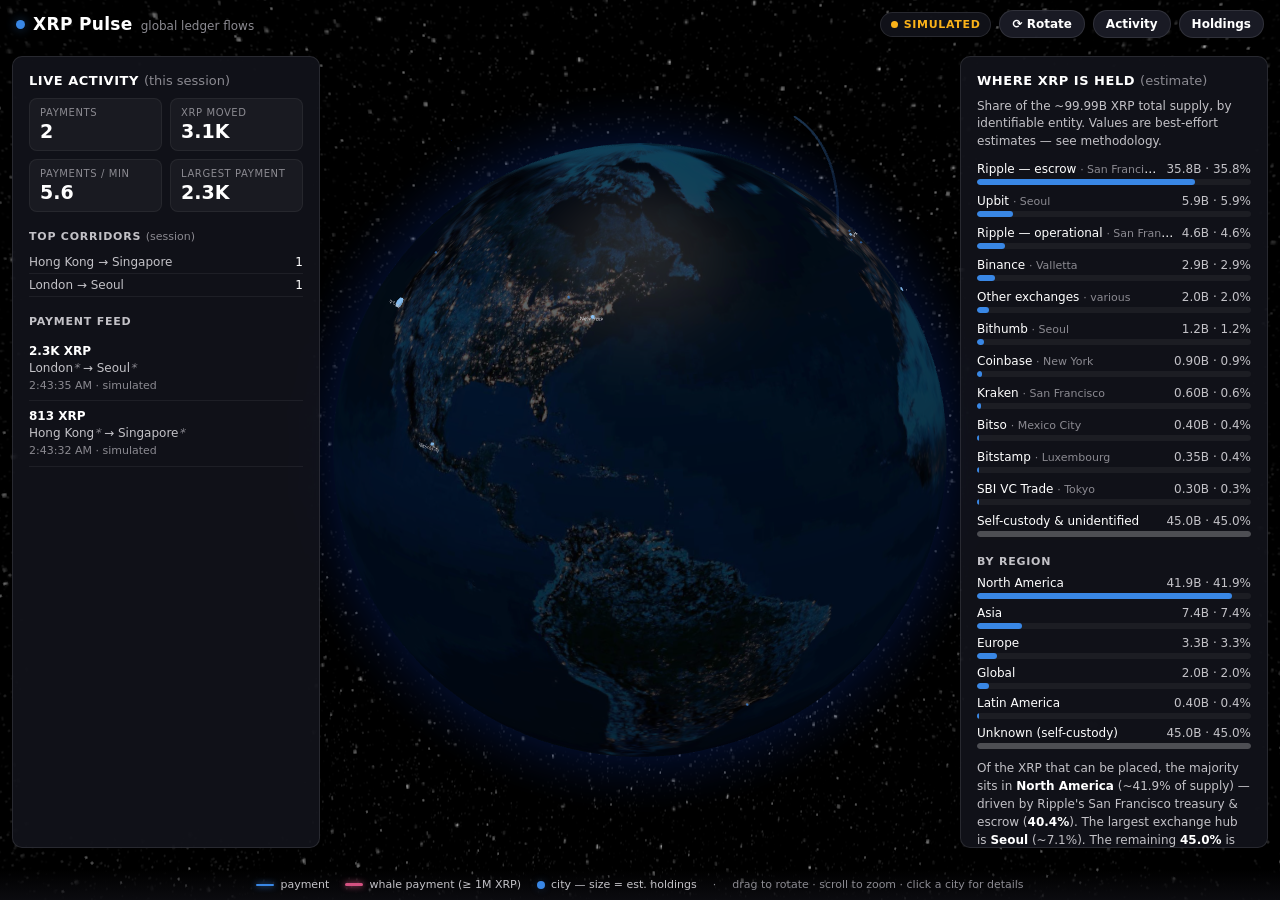
==== index.html @ bbebb8a5 "Add XRP Pulse: interactive globe of live XRP payment flows Dark-themed 3D globe (globe.gl, vendored)" ====
<!DOCTYPE html>
<html lang="en">
<head>
<meta charset="utf-8" />
<meta name="viewport" content="width=device-width, initial-scale=1" />
<title>XRP Pulse — Global Ledger Flows</title>
<meta name="description" content="Interactive dark-themed globe visualizing live XRP payments flowing between cities, plus an estimate of where the supply is held." />
<link rel="stylesheet" href="css/style.css" />
<link rel="icon" href="data:image/svg+xml,<svg xmlns='http://www.w3.org/2000/svg' viewBox='0 0 100 100'><circle cx='50' cy='50' r='42' fill='%230d0d12' stroke='%233987e5' stroke-width='8'/></svg>" />
</head>
<body>

<div id="globe"></div>

<header class="topbar">
  <div class="brand">
    <span class="brand-dot"></span>
    <h1>XRP&nbsp;Pulse</h1>
    <span class="subtitle">global ledger flows</span>
  </div>
  <div class="top-controls">
    <span id="mode-badge" class="badge badge-connecting" title="Data source status">
      <span class="badge-dot"></span><span id="mode-text">CONNECTING…</span>
    </span>
    <button id="toggle-rotate" class="ctl-btn" aria-pressed="true" title="Toggle auto-rotation">⟳ Rotate</button>
    <button id="toggle-left" class="ctl-btn panel-toggle" aria-pressed="true" title="Toggle live activity panel">Activity</button>
    <button id="toggle-right" class="ctl-btn panel-toggle" aria-pressed="true" title="Toggle holdings panel">Holdings</button>
  </div>
</header>

<!-- Left: live activity -->
<aside id="panel-left" class="panel panel-left" aria-label="Live network activity">
  <h2>Live activity <span class="muted">(this session)</span></h2>
  <div class="tiles">
    <div class="tile">
      <span class="tile-label">Payments</span>
      <span class="tile-value" id="stat-count">0</span>
    </div>
    <div class="tile">
      <span class="tile-label">XRP moved</span>
      <span class="tile-value" id="stat-volume">0</span>
    </div>
    <div class="tile">
      <span class="tile-label">Payments / min</span>
      <span class="tile-value" id="stat-rate">–</span>
    </div>
    <div class="tile">
      <span class="tile-label">Largest payment</span>
      <span class="tile-value" id="stat-largest">–</span>
    </div>
  </div>

  <h3>Top corridors <span class="muted">(session)</span></h3>
  <ol id="corridors" class="corridor-list"><li class="muted empty">Waiting for payments…</li></ol>

  <h3>Payment feed</h3>
  <ul id="feed" class="feed"><li class="muted empty">Waiting for payments…</li></ul>
</aside>

<!-- Right: holdings estimate -->
<aside id="panel-right" class="panel panel-right" aria-label="Estimated XRP holdings">
  <h2>Where XRP is held <span class="muted">(estimate)</span></h2>
  <p class="panel-note">Share of the ~99.99B XRP total supply, by identifiable entity. Values are
  best-effort estimates — see methodology.</p>
  <div id="holdings-chart" class="hbar-chart" role="img" aria-label="Bar chart of estimated XRP holdings by entity"></div>

  <h3>By region</h3>
  <div id="region-chart" class="hbar-chart hbar-chart-compact" role="img" aria-label="Bar chart of estimated XRP holdings by region"></div>
  <p id="region-headline" class="headline"></p>

  <details class="methodology">
    <summary>Methodology &amp; caveats</summary>
    <p>XRP transactions carry no geographic data. Locations shown here map <em>known
    exchange and institutional wallets</em> to the entity's home city; payments touching
    unidentified wallets are placed at a plausible city weighted by regional exchange
    activity and are marked <em>estimated</em>.</p>
    <p>Holdings figures combine Ripple's published escrow balance with public rich-list
    and exchange-reserve snapshots. Exchange balances move daily; treat these as
    order-of-magnitude estimates, not audited figures. "Self-custody &amp; unidentified"
    is the remainder of total supply and has no reliable geography.</p>
    <p>Edit <code>js/data.js</code> to update wallets, cities, or holdings figures.</p>
  </details>

  <details class="methodology" id="table-view-wrap">
    <summary>Table view</summary>
    <table class="data-table" id="holdings-table"></table>
  </details>
</aside>

<!-- City detail card -->
<div id="city-card" class="city-card hidden" role="dialog" aria-label="City details">
  <button id="city-card-close" class="card-close" aria-label="Close">×</button>
  <h3 id="cc-name"></h3>
  <p id="cc-entities" class="cc-entities"></p>
  <div class="cc-grid">
    <div><span class="tile-label">Est. holdings</span><span id="cc-holdings" class="cc-val"></span></div>
    <div><span class="tile-label">Supply share</span><span id="cc-share" class="cc-val"></span></div>
    <div><span class="tile-label">Inflow (session)</span><span id="cc-in" class="cc-val"></span></div>
    <div><span class="tile-label">Outflow (session)</span><span id="cc-out" class="cc-val"></span></div>
  </div>
</div>

<!-- Legend -->
<footer class="legend">
  <span class="legend-item"><span class="swatch arc-normal"></span> payment</span>
  <span class="legend-item"><span class="swatch arc-whale"></span> whale payment (≥ 1M XRP)</span>
  <span class="legend-item"><span class="swatch dot"></span> city — size = est. holdings</span>
  <span class="legend-sep">·</span>
  <span class="legend-item muted">drag to rotate · scroll to zoom · click a city for details</span>
</footer>

<script src="vendor/globe.gl.min.js"></script>
<script type="module" src="js/app.js"></script>
</body>
</html>
---- css/style.css ----
/* XRP Pulse — dark theme (only theme; this is a night-globe app)
   Palette follows the validated dark categorical set:
   blue #3987e5 · aqua #199e70 · yellow #c98500 · violet #9085e9 · red #e66767 · magenta #d55181 */

:root {
  --page:           #0d0d12;
  --surface-1:      rgba(20, 21, 30, 0.82);
  --surface-2:      rgba(28, 29, 40, 0.9);
  --text-primary:   #ffffff;
  --text-secondary: #c3c2c7;
  --text-muted:     #8b8a91;
  --hairline:       rgba(255, 255, 255, 0.10);
  --gridline:       rgba(255, 255, 255, 0.06);
  --accent:         #3987e5;   /* flows + magnitude bars (single sequential hue) */
  --accent-soft:    rgba(57, 135, 229, 0.22);
  --whale:          #d55181;   /* highlight class: whale payments */
  --good:           #0ca30c;
  --warning:        #fab219;
  --radius: 10px;
  --font: system-ui, -apple-system, "Segoe UI", sans-serif;
}

* { box-sizing: border-box; }

html, body {
  margin: 0;
  height: 100%;
  background: var(--page);
  color: var(--text-primary);
  font-family: var(--font);
  overflow: hidden;
}

#globe { position: fixed; inset: 0; }
#globe canvas { outline: none; }

/* ---------- top bar ---------- */
.topbar {
  position: fixed;
  top: 0; left: 0; right: 0;
  display: flex;
  align-items: center;
  justify-content: space-between;
  gap: 12px;
  padding: 10px 16px;
  pointer-events: none;
  z-index: 20;
}
.topbar > * { pointer-events: auto; }

.brand { display: flex; align-items: baseline; gap: 8px; }
.brand h1 { font-size: 17px; font-weight: 650; margin: 0; letter-spacing: 0.02em; }
.brand .subtitle { font-size: 12px; color: var(--text-muted); }
.brand-dot {
  width: 9px; height: 9px; border-radius: 50%;
  background: var(--accent);
  box-shadow: 0 0 10px 2px var(--accent-soft);
  align-self: center;
}

.top-controls { display: flex; align-items: center; gap: 8px; }

.badge {
  display: inline-flex; align-items: center; gap: 6px;
  font-size: 11px; font-weight: 650; letter-spacing: 0.06em;
  padding: 5px 10px; border-radius: 999px;
  background: var(--surface-1);
  border: 1px solid var(--hairline);
  backdrop-filter: blur(8px);
}
.badge-dot { width: 7px; height: 7px; border-radius: 50%; background: var(--text-muted); }
.badge-live .badge-dot { background: var(--good); box-shadow: 0 0 8px var(--good); animation: pulse 1.6s ease-in-out infinite; }
.badge-live { color: #7be07b; }
.badge-sim .badge-dot { background: var(--warning); }
.badge-sim { color: var(--warning); }
.badge-connecting .badge-dot { animation: pulse 1s ease-in-out infinite; }
@keyframes pulse { 50% { opacity: 0.35; } }

.ctl-btn {
  font: 600 12px var(--font);
  color: var(--text-secondary);
  background: var(--surface-1);
  border: 1px solid var(--hairline);
  border-radius: 999px;
  padding: 6px 12px;
  cursor: pointer;
  backdrop-filter: blur(8px);
}
.ctl-btn:hover { color: var(--text-primary); border-color: rgba(255,255,255,0.25); }
.ctl-btn[aria-pressed="true"] { color: var(--text-primary); background: var(--surface-2); }

/* ---------- panels ---------- */
.panel {
  position: fixed;
  top: 56px;
  bottom: 52px;
  width: 308px;
  padding: 14px 16px;
  overflow-y: auto;
  background: var(--surface-1);
  border: 1px solid var(--hairline);
  border-radius: var(--radius);
  backdrop-filter: blur(10px);
  z-index: 10;
  scrollbar-width: thin;
  scrollbar-color: rgba(255,255,255,0.18) transparent;
  transition: transform 0.25s ease, opacity 0.25s ease;
}
.panel-left  { left: 12px; }
.panel-right { right: 12px; }
.panel.collapsed { opacity: 0; pointer-events: none; }
.panel-left.collapsed  { transform: translateX(-24px); }
.panel-right.collapsed { transform: translateX(24px); }

.panel h2 { font-size: 13px; font-weight: 650; margin: 2px 0 10px; letter-spacing: 0.04em; text-transform: uppercase; }
.panel h3 { font-size: 11px; font-weight: 650; margin: 18px 0 8px; letter-spacing: 0.07em; text-transform: uppercase; color: var(--text-secondary); }
.panel .muted, .muted { color: var(--text-muted); font-weight: 400; text-transform: none; letter-spacing: 0; }
.panel-note { font-size: 12px; color: var(--text-secondary); margin: 0 0 12px; line-height: 1.45; }

/* stat tiles */
.tiles { display: grid; grid-template-columns: 1fr 1fr; gap: 8px; }
.tile {
  background: rgba(255,255,255,0.04);
  border: 1px solid var(--gridline);
  border-radius: 8px;
  padding: 8px 10px;
  display: flex; flex-direction: column; gap: 2px;
}
.tile-label { font-size: 10px; letter-spacing: 0.06em; text-transform: uppercase; color: var(--text-muted); }
.tile-value { font-size: 19px; font-weight: 650; }

/* corridors */
.corridor-list { list-style: none; margin: 0; padding: 0; font-size: 12px; }
.corridor-list li { display: flex; justify-content: space-between; gap: 8px; padding: 4px 0; border-bottom: 1px solid var(--gridline); }
.corridor-list .route { color: var(--text-secondary); overflow: hidden; text-overflow: ellipsis; white-space: nowrap; }
.corridor-list .n { color: var(--text-primary); font-variant-numeric: tabular-nums; }

/* feed */
.feed { list-style: none; margin: 0; padding: 0; font-size: 12px; }
.feed li {
  padding: 7px 0;
  border-bottom: 1px solid var(--gridline);
  line-height: 1.4;
  animation: feedin 0.3s ease;
}
@keyframes feedin { from { opacity: 0; transform: translateY(-4px); } }
.feed .amt { font-weight: 650; font-variant-numeric: tabular-nums; }
.feed .amt.whale { color: var(--whale); }
.feed .route { color: var(--text-secondary); }
.feed .meta { color: var(--text-muted); font-size: 11px; }
.feed .est { color: var(--text-muted); font-style: italic; }
.feed a { color: var(--text-muted); text-decoration: none; border-bottom: 1px dotted var(--text-muted); }
.feed a:hover { color: var(--text-secondary); }
.empty { padding: 8px 0; font-size: 12px; }

/* ---------- horizontal bar chart (magnitude → one hue) ---------- */
.hbar-chart { display: flex; flex-direction: column; gap: 9px; }
.hbar-chart-compact { gap: 7px; }
.hbar { display: flex; flex-direction: column; gap: 3px; }
.hbar-head { display: flex; justify-content: space-between; align-items: baseline; gap: 8px; font-size: 12px; }
.hbar-name { color: var(--text-primary); overflow: hidden; text-overflow: ellipsis; white-space: nowrap; }
.hbar-name .loc { color: var(--text-muted); font-size: 11px; }
.hbar-val { color: var(--text-secondary); font-variant-numeric: tabular-nums; white-space: nowrap; }
.hbar-track { height: 6px; border-radius: 4px; background: rgba(255,255,255,0.05); overflow: hidden; }
.hbar-fill {
  height: 100%;
  border-radius: 4px;
  background: var(--accent);
  min-width: 2px;
}
.hbar-fill.other { background: rgba(255,255,255,0.22); }
.headline { font-size: 12px; color: var(--text-secondary); line-height: 1.5; margin: 10px 0 0; }
.headline strong { color: var(--text-primary); }

/* methodology + table */
.methodology { margin-top: 16px; font-size: 12px; color: var(--text-secondary); }
.methodology summary { cursor: pointer; color: var(--text-muted); font-size: 11px; letter-spacing: 0.06em; text-transform: uppercase; font-weight: 650; }
.methodology p { line-height: 1.5; }
.methodology code { background: rgba(255,255,255,0.07); padding: 1px 5px; border-radius: 4px; font-size: 11px; }
.data-table { width: 100%; border-collapse: collapse; font-size: 11px; margin-top: 8px; }
.data-table th, .data-table td { text-align: left; padding: 4px 6px 4px 0; border-bottom: 1px solid var(--gridline); }
.data-table td:last-child, .data-table th:last-child { text-align: right; font-variant-numeric: tabular-nums; }
.data-table th { color: var(--text-muted); font-weight: 600; }

/* ---------- city card ---------- */
.city-card {
  position: fixed;
  left: 50%; bottom: 64px;
  transform: translateX(-50%);
  width: min(420px, calc(100vw - 24px));
  background: var(--surface-2);
  border: 1px solid var(--hairline);
  border-radius: var(--radius);
  backdrop-filter: blur(12px);
  padding: 14px 16px;
  z-index: 30;
  box-shadow: 0 8px 32px rgba(0,0,0,0.5);
}
.city-card.hidden { display: none; }
.city-card h3 { margin: 0 24px 2px 0; font-size: 15px; }
.cc-entities { margin: 0 0 10px; font-size: 12px; color: var(--text-secondary); }
.cc-grid { display: grid; grid-template-columns: 1fr 1fr; gap: 8px 16px; }
.cc-grid > div { display: flex; flex-direction: column; gap: 1px; }
.cc-val { font-size: 15px; font-weight: 650; font-variant-numeric: tabular-nums; }
.card-close {
  position: absolute; top: 8px; right: 10px;
  background: none; border: none; color: var(--text-muted);
  font-size: 18px; cursor: pointer; line-height: 1;
}
.card-close:hover { color: var(--text-primary); }

/* ---------- legend ---------- */
.legend {
  position: fixed;
  bottom: 0; left: 0; right: 0;
  display: flex; flex-wrap: wrap; align-items: center; justify-content: center;
  gap: 6px 16px;
  padding: 9px 12px;
  font-size: 11px;
  color: var(--text-secondary);
  z-index: 15;
  pointer-events: none;
  background: linear-gradient(transparent, rgba(13, 13, 18, 0.85));
}
.legend-item { display: inline-flex; align-items: center; gap: 6px; }
.legend-sep { color: var(--text-muted); }
.swatch { display: inline-block; }
.swatch.arc-normal { width: 18px; height: 2px; border-radius: 2px; background: var(--accent); box-shadow: 0 0 6px var(--accent); }
.swatch.arc-whale  { width: 18px; height: 3px; border-radius: 2px; background: var(--whale); box-shadow: 0 0 6px var(--whale); }
.swatch.dot { width: 8px; height: 8px; border-radius: 50%; background: var(--accent); box-shadow: 0 0 8px var(--accent-soft); }

/* globe tooltip (globe.gl injects .scene-tooltip) */
.scene-tooltip {
  font: 12px var(--font) !important;
  color: var(--text-primary) !important;
}
.gtip {
  background: var(--surface-2);
  border: 1px solid var(--hairline);
  border-radius: 8px;
  padding: 8px 10px;
  max-width: 240px;
  line-height: 1.45;
}
.gtip b { font-size: 13px; }
.gtip .muted { font-size: 11px; }

/* ---------- responsive ---------- */
@media (max-width: 980px) {
  .panel { width: min(304px, 86vw); }
  .panel-right { top: auto; height: 46vh; }
}
@media (max-width: 640px) {
  .brand .subtitle { display: none; }
  .legend { font-size: 10px; gap: 4px 10px; }
  .panel-left { height: 44vh; top: auto; bottom: 52px; }
  .panel-right { bottom: 52px; }
}
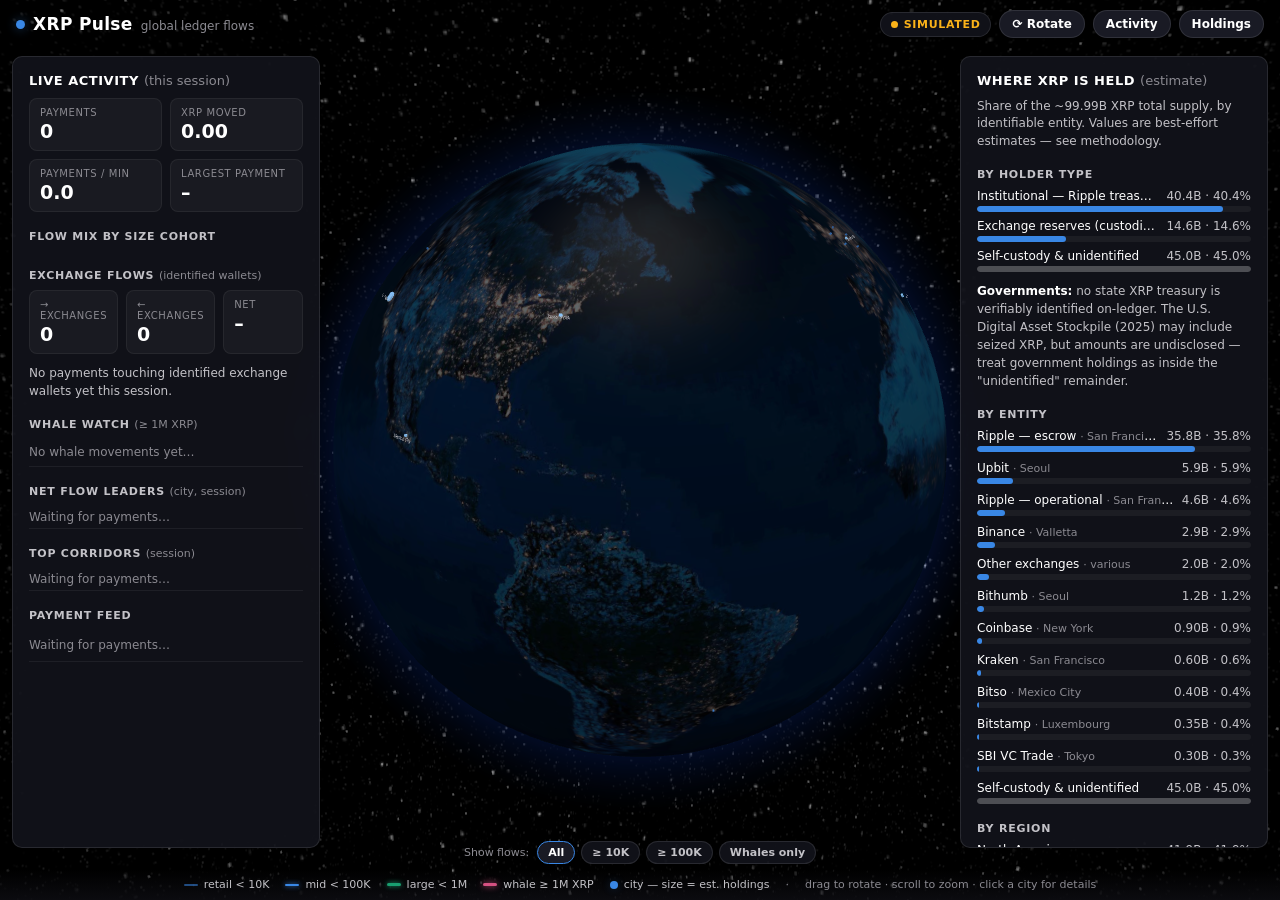
==== commit 0221a365: "Add flow analytics for whales, retail, and institutional movement - Classify every payment into size" ====
--- a/index.html
+++ b/index.html
@@ -50,6 +50,32 @@
     </div>
   </div>
 
+  <h3>Flow mix by size cohort</h3>
+  <div id="tier-chart" class="hbar-chart hbar-chart-compact"></div>
+
+  <h3>Exchange flows <span class="muted">(identified wallets)</span></h3>
+  <div class="tiles tiles-3">
+    <div class="tile">
+      <span class="tile-label">→ Exchanges</span>
+      <span class="tile-value tile-value-sm" id="ex-in">0</span>
+    </div>
+    <div class="tile">
+      <span class="tile-label">← Exchanges</span>
+      <span class="tile-value tile-value-sm" id="ex-out">0</span>
+    </div>
+    <div class="tile">
+      <span class="tile-label">Net</span>
+      <span class="tile-value tile-value-sm" id="ex-net">–</span>
+    </div>
+  </div>
+  <p id="ex-read" class="headline headline-tight"></p>
+
+  <h3>Whale watch <span class="muted">(≥ 1M XRP)</span></h3>
+  <ul id="whale-log" class="feed feed-compact"><li class="muted empty">No whale movements yet…</li></ul>
+
+  <h3>Net flow leaders <span class="muted">(city, session)</span></h3>
+  <ol id="netflow" class="corridor-list"><li class="muted empty">Waiting for payments…</li></ol>
+
   <h3>Top corridors <span class="muted">(session)</span></h3>
   <ol id="corridors" class="corridor-list"><li class="muted empty">Waiting for payments…</li></ol>
 
@@ -62,6 +88,15 @@
   <h2>Where XRP is held <span class="muted">(estimate)</span></h2>
   <p class="panel-note">Share of the ~99.99B XRP total supply, by identifiable entity. Values are
   best-effort estimates — see methodology.</p>
+
+  <h3>By holder type</h3>
+  <div id="type-chart" class="hbar-chart hbar-chart-compact" role="img" aria-label="Bar chart of estimated XRP holdings by holder type"></div>
+  <p class="headline headline-tight"><strong>Governments:</strong> no state XRP treasury is
+  verifiably identified on-ledger. The U.S. Digital Asset Stockpile (2025) may include
+  seized XRP, but amounts are undisclosed — treat government holdings as inside the
+  "unidentified" remainder.</p>
+
+  <h3>By entity</h3>
   <div id="holdings-chart" class="hbar-chart" role="img" aria-label="Bar chart of estimated XRP holdings by entity"></div>
 
   <h3>By region</h3>
@@ -100,10 +135,21 @@
   </div>
 </div>
 
+<!-- Arc size filter -->
+<div class="arc-filter" role="group" aria-label="Filter arcs by payment size">
+  <span class="arc-filter-label">Show flows:</span>
+  <button class="ctl-btn filter-btn" data-min="0" aria-pressed="true">All</button>
+  <button class="ctl-btn filter-btn" data-min="10000" aria-pressed="false">≥ 10K</button>
+  <button class="ctl-btn filter-btn" data-min="100000" aria-pressed="false">≥ 100K</button>
+  <button class="ctl-btn filter-btn" data-min="1000000" aria-pressed="false">Whales only</button>
+</div>
+
 <!-- Legend -->
 <footer class="legend">
-  <span class="legend-item"><span class="swatch arc-normal"></span> payment</span>
-  <span class="legend-item"><span class="swatch arc-whale"></span> whale payment (≥ 1M XRP)</span>
+  <span class="legend-item"><span class="swatch arc-retail"></span> retail &lt; 10K</span>
+  <span class="legend-item"><span class="swatch arc-mid"></span> mid &lt; 100K</span>
+  <span class="legend-item"><span class="swatch arc-large"></span> large &lt; 1M</span>
+  <span class="legend-item"><span class="swatch arc-whale"></span> whale ≥ 1M XRP</span>
   <span class="legend-item"><span class="swatch dot"></span> city — size = est. holdings</span>
   <span class="legend-sep">·</span>
   <span class="legend-item muted">drag to rotate · scroll to zoom · click a city for details</span>
--- a/css/style.css
+++ b/css/style.css
@@ -119,6 +119,10 @@
 
 /* stat tiles */
 .tiles { display: grid; grid-template-columns: 1fr 1fr; gap: 8px; }
+.tiles-3 { grid-template-columns: 1fr 1fr 1fr; }
+.tile-value-sm { font-size: 15px; }
+.tile-value .dir-in  { color: var(--good); }
+.tile-value .dir-out { color: var(--whale); }
 .tile {
   background: rgba(255,255,255,0.04);
   border: 1px solid var(--gridline);
@@ -152,6 +156,27 @@
 .feed a { color: var(--text-muted); text-decoration: none; border-bottom: 1px dotted var(--text-muted); }
 .feed a:hover { color: var(--text-secondary); }
 .empty { padding: 8px 0; font-size: 12px; }
+.feed-compact li { padding: 5px 0; }
+.feed .tag {
+  display: inline-block;
+  font-size: 9px; font-weight: 700; letter-spacing: 0.06em; text-transform: uppercase;
+  padding: 1px 6px; border-radius: 999px; margin-left: 6px;
+  background: rgba(255,255,255,0.08); color: var(--text-secondary);
+  vertical-align: 1px;
+}
+.headline-tight { margin-top: 6px; font-size: 11px; color: var(--text-muted); }
+
+/* arc size filter */
+.arc-filter {
+  position: fixed;
+  bottom: 36px; left: 50%;
+  transform: translateX(-50%);
+  display: flex; align-items: center; gap: 6px;
+  z-index: 16;
+}
+.arc-filter-label { font-size: 11px; color: var(--text-muted); margin-right: 2px; }
+.filter-btn { padding: 4px 10px; font-size: 11px; }
+.filter-btn[aria-pressed="true"] { border-color: var(--accent); color: var(--text-primary); }
 
 /* ---------- horizontal bar chart (magnitude → one hue) ---------- */
 .hbar-chart { display: flex; flex-direction: column; gap: 9px; }
@@ -225,8 +250,10 @@
 .legend-item { display: inline-flex; align-items: center; gap: 6px; }
 .legend-sep { color: var(--text-muted); }
 .swatch { display: inline-block; }
-.swatch.arc-normal { width: 18px; height: 2px; border-radius: 2px; background: var(--accent); box-shadow: 0 0 6px var(--accent); }
-.swatch.arc-whale  { width: 18px; height: 3px; border-radius: 2px; background: var(--whale); box-shadow: 0 0 6px var(--whale); }
+.swatch.arc-retail { width: 14px; height: 2px; border-radius: 2px; background: rgba(57,135,229,0.55); }
+.swatch.arc-mid    { width: 14px; height: 2px; border-radius: 2px; background: #3987e5; box-shadow: 0 0 5px #3987e5; }
+.swatch.arc-large  { width: 14px; height: 3px; border-radius: 2px; background: #199e70; box-shadow: 0 0 5px #199e70; }
+.swatch.arc-whale  { width: 14px; height: 3px; border-radius: 2px; background: var(--whale); box-shadow: 0 0 6px var(--whale); }
 .swatch.dot { width: 8px; height: 8px; border-radius: 50%; background: var(--accent); box-shadow: 0 0 8px var(--accent-soft); }
 
 /* globe tooltip (globe.gl injects .scene-tooltip) */
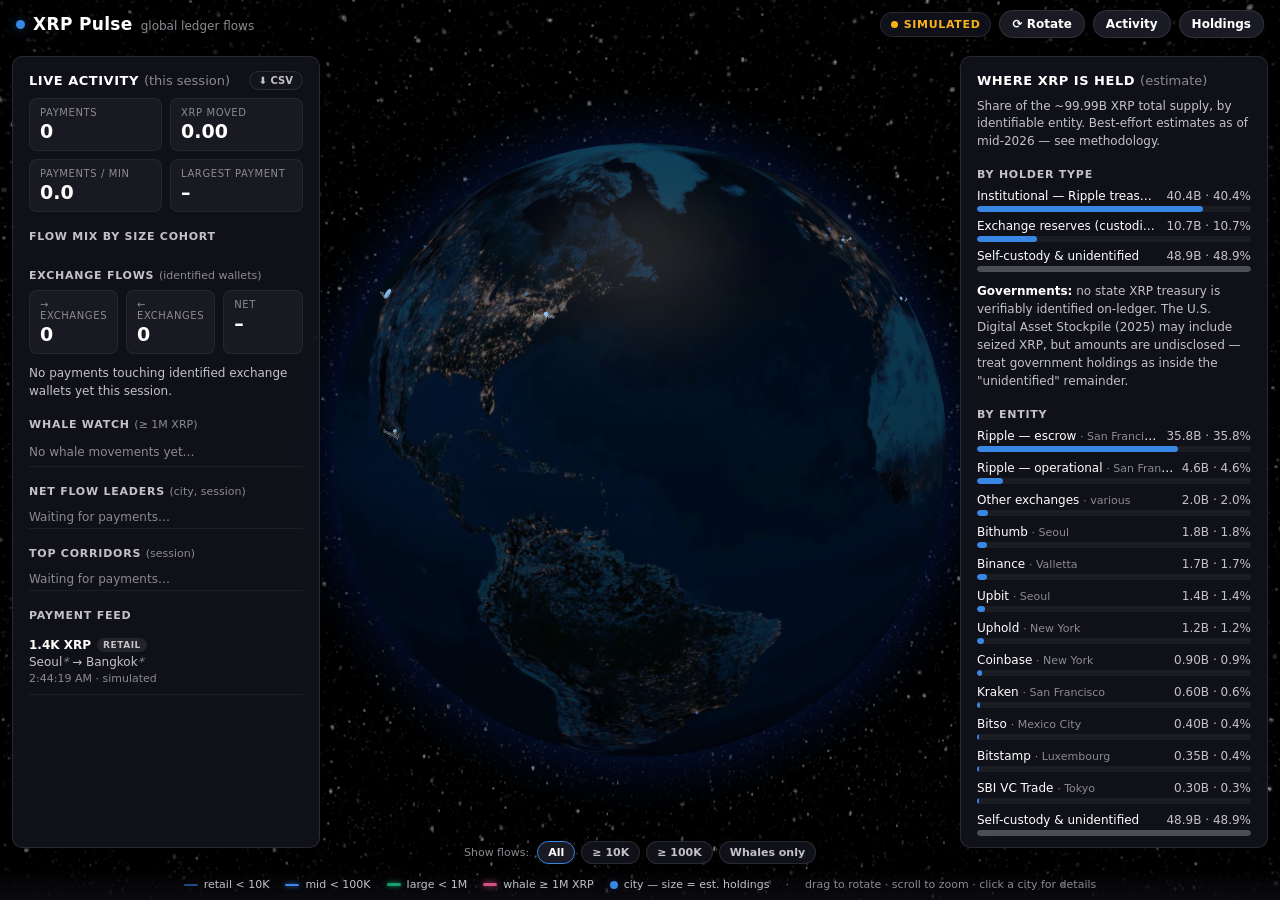
==== commit 18d60526: "Add CSV export of session payments and refresh holdings estimates - Export every observed payment (t" ====
--- a/index.html
+++ b/index.html
@@ -30,7 +30,9 @@
 
 <!-- Left: live activity -->
 <aside id="panel-left" class="panel panel-left" aria-label="Live network activity">
-  <h2>Live activity <span class="muted">(this session)</span></h2>
+  <h2>Live activity <span class="muted">(this session)</span>
+    <button id="export-csv" class="ctl-btn export-btn" title="Download all observed payments as CSV">⬇ CSV</button>
+  </h2>
   <div class="tiles">
     <div class="tile">
       <span class="tile-label">Payments</span>
@@ -86,8 +88,8 @@
 <!-- Right: holdings estimate -->
 <aside id="panel-right" class="panel panel-right" aria-label="Estimated XRP holdings">
   <h2>Where XRP is held <span class="muted">(estimate)</span></h2>
-  <p class="panel-note">Share of the ~99.99B XRP total supply, by identifiable entity. Values are
-  best-effort estimates — see methodology.</p>
+  <p class="panel-note">Share of the ~99.99B XRP total supply, by identifiable entity. Best-effort
+  estimates as of <span id="holdings-asof"></span> — see methodology.</p>
 
   <h3>By holder type</h3>
   <div id="type-chart" class="hbar-chart hbar-chart-compact" role="img" aria-label="Bar chart of estimated XRP holdings by holder type"></div>
--- a/css/style.css
+++ b/css/style.css
@@ -113,6 +113,7 @@
 .panel-right.collapsed { transform: translateX(24px); }
 
 .panel h2 { font-size: 13px; font-weight: 650; margin: 2px 0 10px; letter-spacing: 0.04em; text-transform: uppercase; }
+.export-btn { float: right; padding: 3px 9px; font-size: 10px; margin-top: -2px; }
 .panel h3 { font-size: 11px; font-weight: 650; margin: 18px 0 8px; letter-spacing: 0.07em; text-transform: uppercase; color: var(--text-secondary); }
 .panel .muted, .muted { color: var(--text-muted); font-weight: 400; text-transform: none; letter-spacing: 0; }
 .panel-note { font-size: 12px; color: var(--text-secondary); margin: 0 0 12px; line-height: 1.45; }
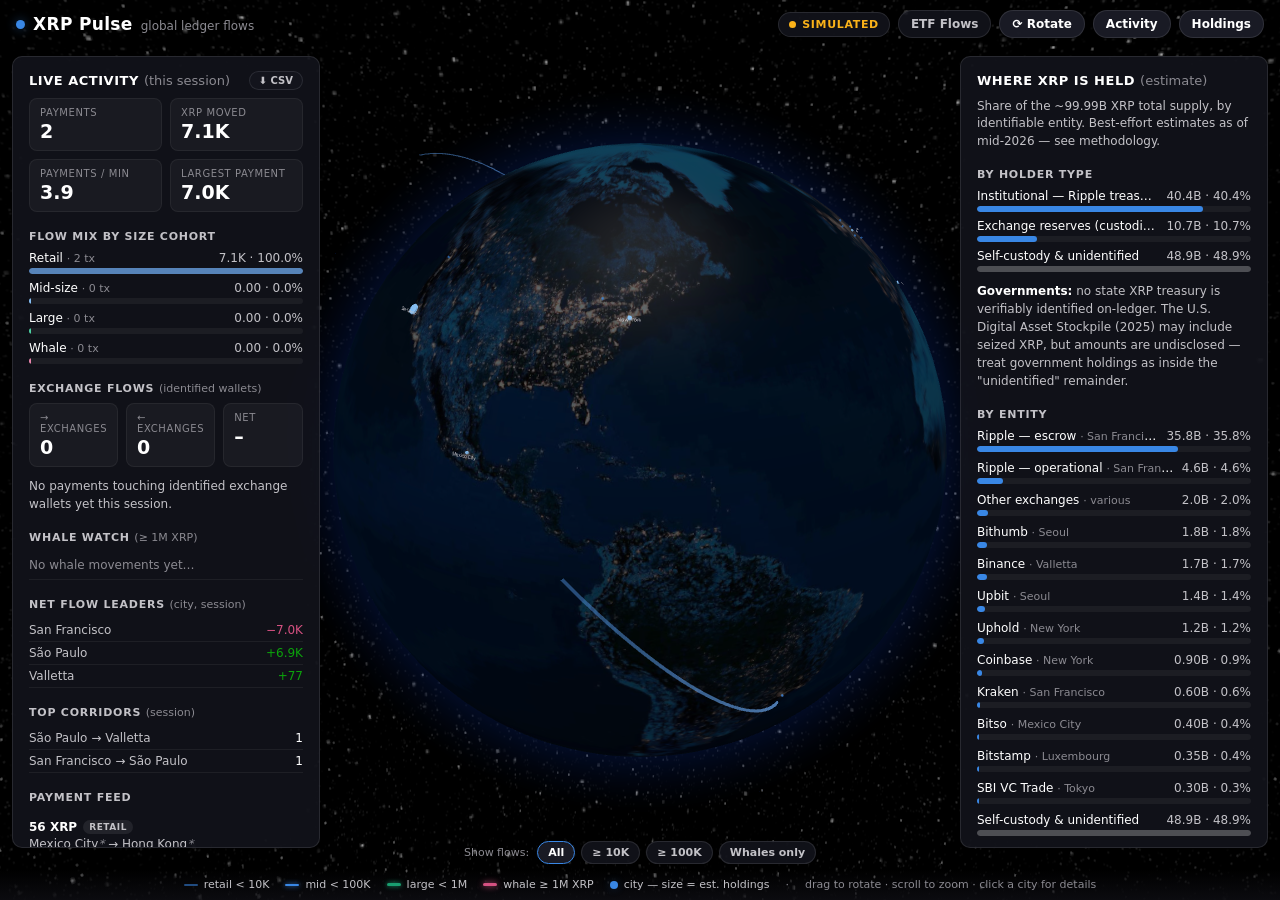
==== commit 81532398: "Add US spot XRP ETF inflows dashboard with supply map and source links Co-Authored-By: Claude Fable " ====
--- a/index.html
+++ b/index.html
@@ -22,6 +22,7 @@
     <span id="mode-badge" class="badge badge-connecting" title="Data source status">
       <span class="badge-dot"></span><span id="mode-text">CONNECTING…</span>
     </span>
+    <a href="etf.html" class="ctl-btn" title="US spot XRP ETF inflows dashboard" style="text-decoration:none">ETF Flows</a>
     <button id="toggle-rotate" class="ctl-btn" aria-pressed="true" title="Toggle auto-rotation">⟳ Rotate</button>
     <button id="toggle-left" class="ctl-btn panel-toggle" aria-pressed="true" title="Toggle live activity panel">Activity</button>
     <button id="toggle-right" class="ctl-btn panel-toggle" aria-pressed="true" title="Toggle holdings panel">Holdings</button>
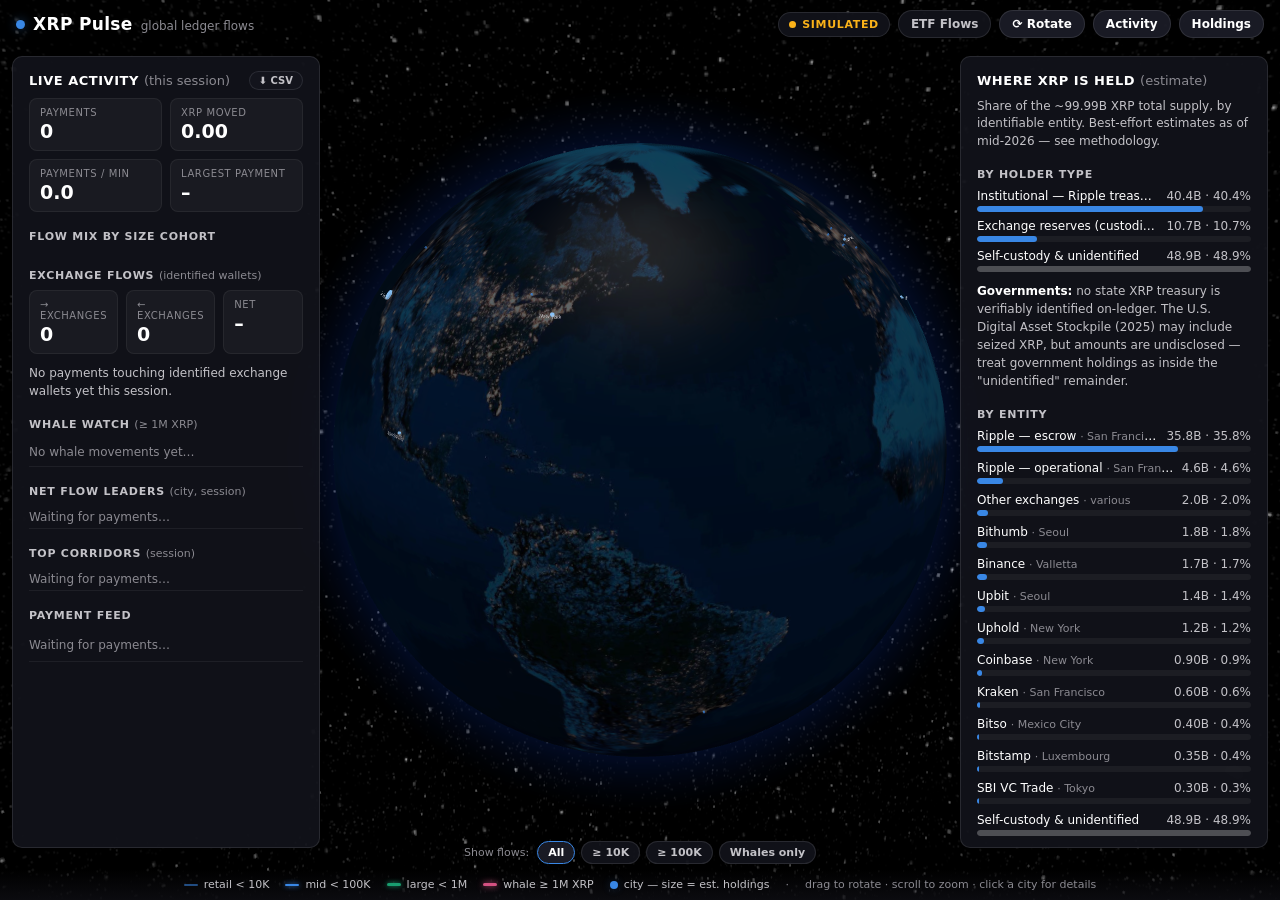
==== commit 37af5341: "Merge ETF dashboard, update flows through Sep 25 2026, add share metadata Co-Authored-By: Claude Opu" ====
--- a/index.html
+++ b/index.html
@@ -2,6 +2,11 @@
 <html lang="en">
 <head>
 <meta charset="utf-8" />
+<meta name="theme-color" content="#0d0d12" />
+<meta property="og:title" content="XRP Pulse — Global Ledger Flows" />
+<meta property="og:description" content="Live 3D globe of XRP Ledger payments, whale movements and exchange flows." />
+<meta property="og:type" content="website" />
+<meta name="twitter:card" content="summary" />
 <meta name="viewport" content="width=device-width, initial-scale=1" />
 <title>XRP Pulse — Global Ledger Flows</title>
 <meta name="description" content="Interactive dark-themed globe visualizing live XRP payments flowing between cities, plus an estimate of where the supply is held." />
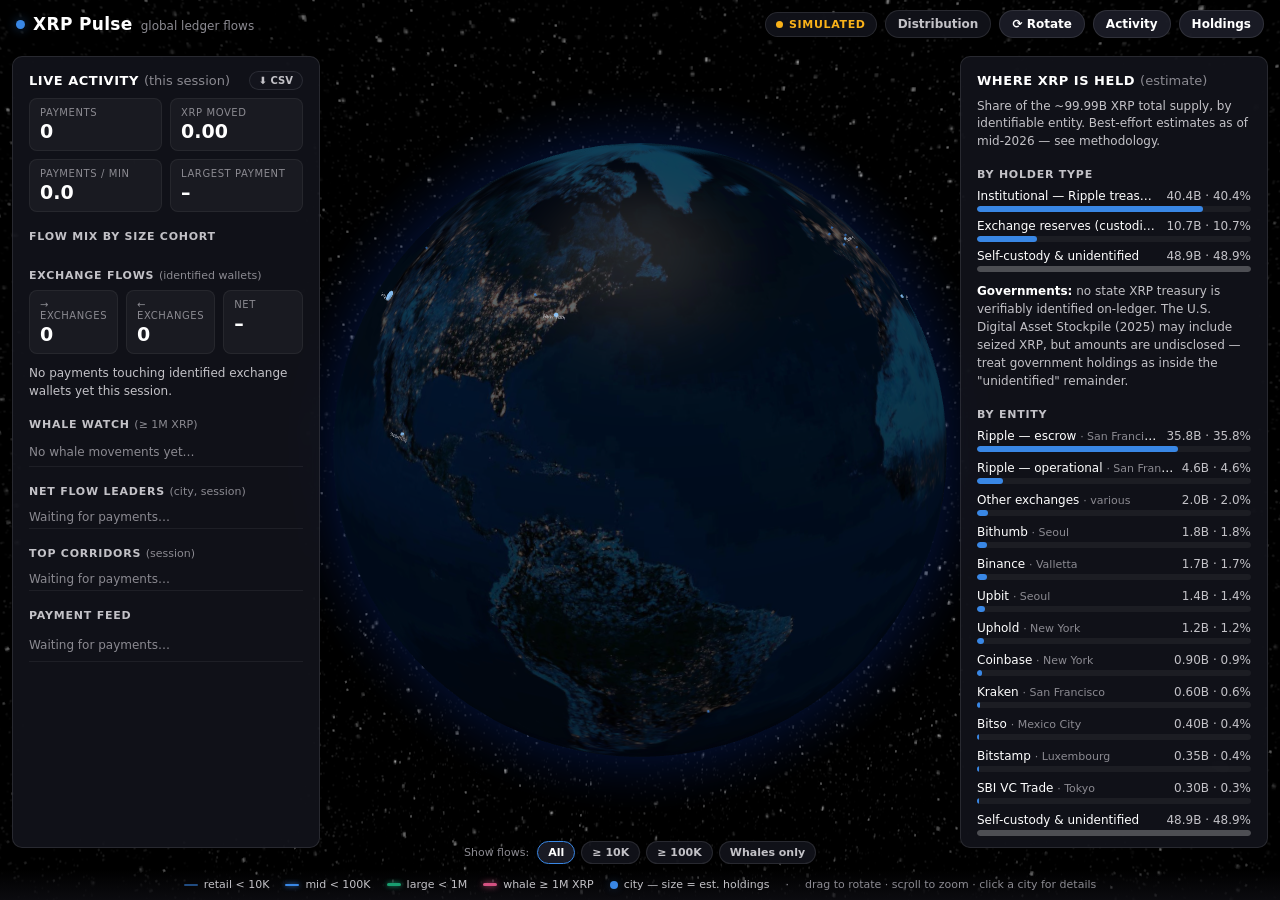
==== commit 7ddaefbe: "Add holder distribution page tracking balance bands over time Co-Authored-By: Claude Opus 5.5 <norep" ====
--- a/index.html
+++ b/index.html
@@ -2,11 +2,6 @@
 <html lang="en">
 <head>
 <meta charset="utf-8" />
-<meta name="theme-color" content="#0d0d12" />
-<meta property="og:title" content="XRP Pulse — Global Ledger Flows" />
-<meta property="og:description" content="Live 3D globe of XRP Ledger payments, whale movements and exchange flows." />
-<meta property="og:type" content="website" />
-<meta name="twitter:card" content="summary" />
 <meta name="viewport" content="width=device-width, initial-scale=1" />
 <title>XRP Pulse — Global Ledger Flows</title>
 <meta name="description" content="Interactive dark-themed globe visualizing live XRP payments flowing between cities, plus an estimate of where the supply is held." />
@@ -27,7 +22,7 @@
     <span id="mode-badge" class="badge badge-connecting" title="Data source status">
       <span class="badge-dot"></span><span id="mode-text">CONNECTING…</span>
     </span>
-    <a href="etf.html" class="ctl-btn" title="US spot XRP ETF inflows dashboard" style="text-decoration:none">ETF Flows</a>
+    <a class="ctl-btn" href="distribution.html" title="Holder distribution over time">Distribution</a>
     <button id="toggle-rotate" class="ctl-btn" aria-pressed="true" title="Toggle auto-rotation">⟳ Rotate</button>
     <button id="toggle-left" class="ctl-btn panel-toggle" aria-pressed="true" title="Toggle live activity panel">Activity</button>
     <button id="toggle-right" class="ctl-btn panel-toggle" aria-pressed="true" title="Toggle holdings panel">Holdings</button>
--- a/css/style.css
+++ b/css/style.css
@@ -284,3 +284,27 @@
   .panel-left { height: 44vh; top: auto; bottom: 52px; }
   .panel-right { bottom: 52px; }
 }
+
+/* ---------- distribution page ---------- */
+body.page-scroll { overflow: auto; height: auto; }
+.topbar-static { position: sticky; background: var(--page); border-bottom: 1px solid var(--hairline); }
+a.ctl-btn { text-decoration: none; display: inline-block; }
+.dist { max-width: 860px; margin: 0 auto; padding: 16px 16px 48px; }
+.dist-head h2 { margin: 8px 0 4px; font-size: 22px; }
+.dist-picker { display: inline-flex; gap: 6px; align-items: center; font-size: 12px; color: var(--text-muted); margin: 6px 0 12px; flex-wrap: wrap; }
+.dist-picker select, .dist-inline-select { background: var(--surface-2); color: var(--text-primary); border: 1px solid var(--hairline); border-radius: 6px; padding: 4px 6px; font: 12px var(--font); }
+.dist .tile { display: flex; flex-direction: column; gap: 2px; }
+.dist-chart { width: 100%; margin-top: 8px; }
+.dist-axis { fill: var(--text-muted); font-size: 11px; }
+.dist-legend { display: flex; flex-wrap: wrap; gap: 6px 16px; font-size: 12px; color: var(--text-secondary); margin: 6px 0 16px; }
+.dist-legend .swatch { width: 10px; height: 10px; border-radius: 2px; display: inline-block; margin-right: 6px; }
+.dist-table-wrap { overflow-x: auto; }
+.dist-table { font-size: 13px; }
+.dist-table td, .dist-table th { text-align: right; font-variant-numeric: tabular-nums; padding: 6px 8px; white-space: nowrap; }
+.dist-table td:first-child, .dist-table th:first-child { text-align: left; }
+.dist-hi { color: var(--warning); }
+.delta { font-size: 11px; color: var(--text-muted); font-variant-numeric: tabular-nums; }
+.delta-up { color: var(--good); }
+.delta-down { color: var(--whale); }
+.dist-inline-select { margin-left: 8px; }
+@media (max-width: 600px) { .dist .tiles-3 { grid-template-columns: 1fr; } }
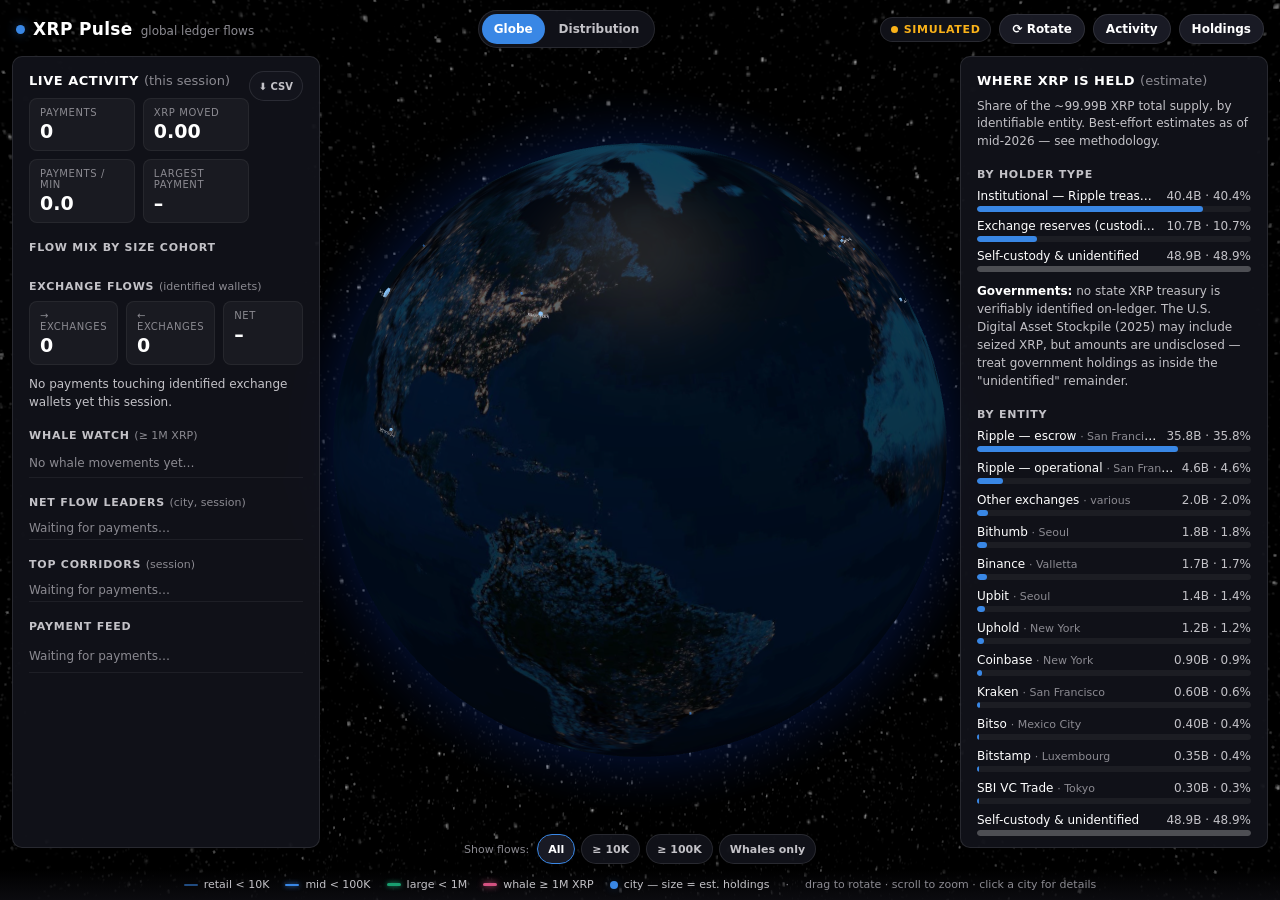
==== commit f26e5b00: "Make both pages responsive with shared page and section navigation - Globe/Distribution tab switcher" ====
--- a/index.html
+++ b/index.html
@@ -18,11 +18,14 @@
     <h1>XRP&nbsp;Pulse</h1>
     <span class="subtitle">global ledger flows</span>
   </div>
+  <nav class="site-nav" aria-label="Pages">
+    <a href="index.html" aria-current="page">Globe</a>
+    <a href="distribution.html">Distribution</a>
+  </nav>
   <div class="top-controls">
     <span id="mode-badge" class="badge badge-connecting" title="Data source status">
       <span class="badge-dot"></span><span id="mode-text">CONNECTING…</span>
     </span>
-    <a class="ctl-btn" href="distribution.html" title="Holder distribution over time">Distribution</a>
     <button id="toggle-rotate" class="ctl-btn" aria-pressed="true" title="Toggle auto-rotation">⟳ Rotate</button>
     <button id="toggle-left" class="ctl-btn panel-toggle" aria-pressed="true" title="Toggle live activity panel">Activity</button>
     <button id="toggle-right" class="ctl-btn panel-toggle" aria-pressed="true" title="Toggle holdings panel">Holdings</button>
--- a/css/style.css
+++ b/css/style.css
@@ -286,7 +286,7 @@
 }
 
 /* ---------- distribution page ---------- */
-body.page-scroll { overflow: auto; height: auto; }
+html.page-scroll, html.page-scroll body { overflow: visible; height: auto; }
 .topbar-static { position: sticky; background: var(--page); border-bottom: 1px solid var(--hairline); }
 a.ctl-btn { text-decoration: none; display: inline-block; }
 .dist { max-width: 860px; margin: 0 auto; padding: 16px 16px 48px; }
@@ -307,4 +307,55 @@
 .delta-up { color: var(--good); }
 .delta-down { color: var(--whale); }
 .dist-inline-select { margin-left: 8px; }
-@media (max-width: 600px) { .dist .tiles-3 { grid-template-columns: 1fr; } }
+.dist-chart svg { display: block; max-width: 100%; }
+.dist-table .delta { display: inline-block; margin-top: 1px; }
+.dist-table-wrap { -webkit-overflow-scrolling: touch; }
+#hist-table th:first-child, #hist-table td:first-child { position: sticky; left: 0; background: var(--page); z-index: 1; }
+.dist h3 { display: flex; align-items: center; flex-wrap: wrap; gap: 8px; }
+.dist-inline-select { margin-left: 0; }
+@media (max-width: 600px) {
+  .dist { padding: 12px 12px 40px; }
+  .dist-head h2 { font-size: 19px; }
+  .dist .tiles-3 { grid-template-columns: 1fr 1fr; }
+  .dist .tiles-3 .tile:first-child { grid-column: 1 / -1; }
+  .dist .tile-value { font-size: 18px; }
+  .dist-table { font-size: 12px; }
+  .dist-table td, .dist-table th { padding: 6px 5px; }
+  .brand .subtitle { display: none; }
+}
+
+/* ---------- site + section navigation ---------- */
+.site-nav { display: flex; gap: 2px; padding: 3px; border-radius: 999px; background: var(--surface-1);
+  border: 1px solid var(--hairline); backdrop-filter: blur(8px); }
+.site-nav a { font: 600 12px var(--font); color: var(--text-secondary); text-decoration: none;
+  padding: 5px 12px; border-radius: 999px; white-space: nowrap; }
+.site-nav a:hover { color: var(--text-primary); }
+.site-nav a[aria-current="page"] { background: var(--accent); color: #fff; }
+.topbar { flex-wrap: wrap; }
+.topbar-static { top: 0; z-index: 30; }
+html { scroll-padding-top: 104px; scroll-behavior: smooth; }
+.section-nav { position: sticky; top: 49px; z-index: 25; display: flex; gap: 6px; justify-content: center;
+  overflow-x: auto; scrollbar-width: none; padding: 8px 16px; background: var(--page); border-bottom: 1px solid var(--hairline); }
+.section-nav::-webkit-scrollbar { display: none; }
+.section-nav a { flex: none; font: 600 12px var(--font); color: var(--text-secondary); text-decoration: none;
+  padding: 5px 12px; border-radius: 999px; border: 1px solid var(--hairline); }
+.section-nav a:hover, .section-nav a.active { color: var(--text-primary); border-color: var(--accent); background: var(--accent-soft); }
+.site-nav a, .section-nav a, .ctl-btn { min-height: 30px; display: inline-flex; align-items: center; }
+
+/* ---------- globe page on phones ---------- */
+@media (max-width: 640px) {
+  .topbar { padding: 8px 12px; gap: 8px; }
+  .topbar .brand h1 { font-size: 15px; }
+  .top-controls { order: 3; width: 100%; display: flex; gap: 6px; overflow-x: auto; scrollbar-width: none; }
+  .top-controls::-webkit-scrollbar { display: none; }
+  .top-controls > * { flex: none; }
+  .panel, .panel-left, .panel-right { left: 8px; right: 8px; width: auto; top: auto; bottom: 92px; height: 58vh; }
+  .panel.collapsed { display: none; }
+  .arc-filter { bottom: 52px; max-width: calc(100vw - 16px); overflow-x: auto; flex-wrap: nowrap; }
+  .arc-filter-label { display: none; }
+  #mode-text { display: none; }
+  .badge { padding: 6px 9px; }
+  .legend .muted, .legend .legend-sep { display: none; }
+  .section-nav { justify-content: flex-start; padding: 8px 12px; }
+  html { scroll-padding-top: 100px; }
+}
